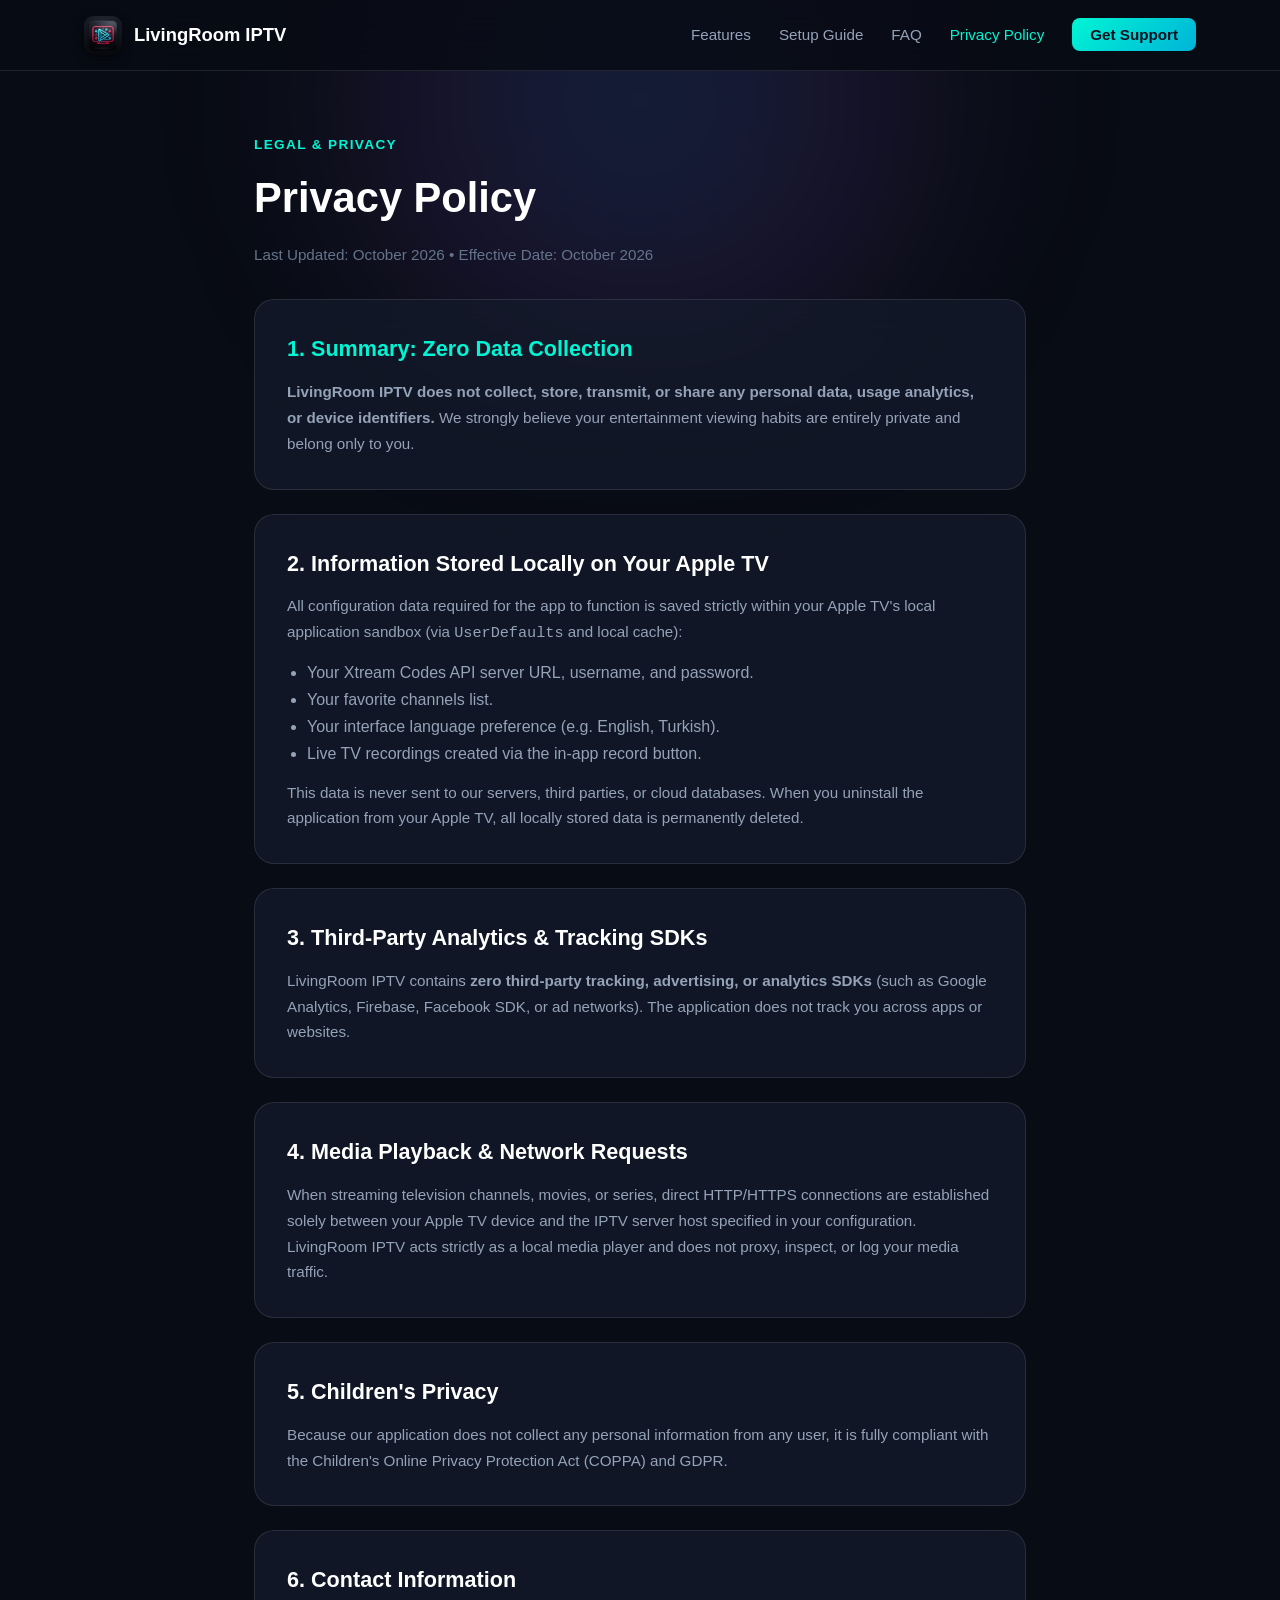
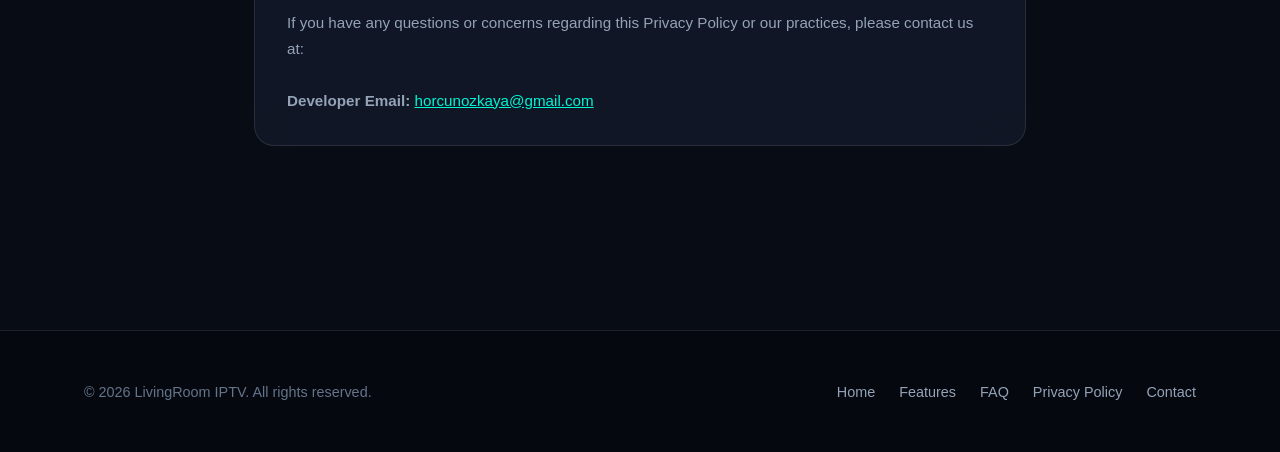
==== privacy.html @ 0aad177d "Add files via upload" ====
<!DOCTYPE html>
<html lang="en">
<head>
  <meta charset="UTF-8">
  <meta name="viewport" content="width=device-width, initial-scale=1.0">
  <title>Privacy Policy - LivingRoom IPTV</title>
  <meta name="description" content="Official Privacy Policy for LivingRoom IPTV on Apple TV. Zero data collection policy.">
  <link rel="stylesheet" href="assets/style.css">
  <link rel="icon" type="image/png" href="assets/app-logo.png">
</head>
<body>
  <div class="bg-glow"></div>

  <!-- Navbar -->
  <header class="navbar">
    <div class="container nav-content">
      <a href="index.html" class="nav-brand">
        <img src="assets/app-logo.png" alt="LivingRoom IPTV Logo" class="nav-logo">
        <span>LivingRoom IPTV</span>
      </a>
      <ul class="nav-links">
        <li><a href="index.html#features">Features</a></li>
        <li><a href="index.html#guide">Setup Guide</a></li>
        <li><a href="index.html#faq">FAQ</a></li>
        <li><a href="privacy.html" style="color: var(--accent-cyan);">Privacy Policy</a></li>
        <li><a href="index.html#contact" class="btn-contact">Get Support</a></li>
      </ul>
    </div>
  </header>

  <main style="padding: 60px 0 80px;">
    <div class="container" style="max-width: 820px;">
      <div style="margin-bottom: 32px;">
        <span class="tag" style="color: var(--accent-cyan); font-weight: 700; text-transform: uppercase; font-size: 0.85rem; letter-spacing: 0.1em;">Legal & Privacy</span>
        <h1 style="font-size: 2.6rem; font-weight: 800; margin-top: 8px; margin-bottom: 12px;">Privacy Policy</h1>
        <p style="color: var(--text-muted); font-size: 0.95rem;">Last Updated: October 2026 • Effective Date: October 2026</p>
      </div>

      <div class="card" style="margin-bottom: 24px; padding: 32px;">
        <h2 style="font-size: 1.35rem; margin-bottom: 12px; color: var(--accent-cyan);">1. Summary: Zero Data Collection</h2>
        <p style="color: var(--text-secondary); line-height: 1.7;">
          <strong>LivingRoom IPTV does not collect, store, transmit, or share any personal data, usage analytics, or device identifiers.</strong>
          We strongly believe your entertainment viewing habits are entirely private and belong only to you.
        </p>
      </div>

      <div class="card" style="margin-bottom: 24px; padding: 32px;">
        <h2 style="font-size: 1.35rem; margin-bottom: 12px;">2. Information Stored Locally on Your Apple TV</h2>
        <p style="color: var(--text-secondary); line-height: 1.7; margin-bottom: 12px;">
          All configuration data required for the app to function is saved strictly within your Apple TV's local application sandbox (via <code>UserDefaults</code> and local cache):
        </p>
        <ul style="color: var(--text-secondary); padding-left: 20px; line-height: 1.7;">
          <li>Your Xtream Codes API server URL, username, and password.</li>
          <li>Your favorite channels list.</li>
          <li>Your interface language preference (e.g. English, Turkish).</li>
          <li>Live TV recordings created via the in-app record button.</li>
        </ul>
        <p style="color: var(--text-secondary); line-height: 1.7; margin-top: 12px;">
          This data is never sent to our servers, third parties, or cloud databases. When you uninstall the application from your Apple TV, all locally stored data is permanently deleted.
        </p>
      </div>

      <div class="card" style="margin-bottom: 24px; padding: 32px;">
        <h2 style="font-size: 1.35rem; margin-bottom: 12px;">3. Third-Party Analytics & Tracking SDKs</h2>
        <p style="color: var(--text-secondary); line-height: 1.7;">
          LivingRoom IPTV contains <strong>zero third-party tracking, advertising, or analytics SDKs</strong> (such as Google Analytics, Firebase, Facebook SDK, or ad networks). The application does not track you across apps or websites.
        </p>
      </div>

      <div class="card" style="margin-bottom: 24px; padding: 32px;">
        <h2 style="font-size: 1.35rem; margin-bottom: 12px;">4. Media Playback & Network Requests</h2>
        <p style="color: var(--text-secondary); line-height: 1.7;">
          When streaming television channels, movies, or series, direct HTTP/HTTPS connections are established solely between your Apple TV device and the IPTV server host specified in your configuration. LivingRoom IPTV acts strictly as a local media player and does not proxy, inspect, or log your media traffic.
        </p>
      </div>

      <div class="card" style="margin-bottom: 24px; padding: 32px;">
        <h2 style="font-size: 1.35rem; margin-bottom: 12px;">5. Children's Privacy</h2>
        <p style="color: var(--text-secondary); line-height: 1.7;">
          Because our application does not collect any personal information from any user, it is fully compliant with the Children's Online Privacy Protection Act (COPPA) and GDPR.
        </p>
      </div>

      <div class="card" style="margin-bottom: 24px; padding: 32px;">
        <h2 style="font-size: 1.35rem; margin-bottom: 12px;">6. Contact Information</h2>
        <p style="color: var(--text-secondary); line-height: 1.7;">
          If you have any questions or concerns regarding this Privacy Policy or our practices, please contact us at:
          <br><br>
          <strong>Developer Email:</strong> <a href="mailto:horcunozkaya@gmail.com" style="color: var(--accent-cyan);">horcunozkaya@gmail.com</a>
        </p>
      </div>
    </div>
  </main>

  <!-- Footer -->
  <footer>
    <div class="container footer-content">
      <div class="footer-copy">
        &copy; 2026 LivingRoom IPTV. All rights reserved.
      </div>
      <ul class="footer-links">
        <li><a href="index.html">Home</a></li>
        <li><a href="index.html#features">Features</a></li>
        <li><a href="index.html#faq">FAQ</a></li>
        <li><a href="privacy.html">Privacy Policy</a></li>
        <li><a href="mailto:horcunozkaya@gmail.com">Contact</a></li>
      </ul>
    </div>
  </footer>
</body>
</html>
---- assets/style.css ----
:root {
  --bg-primary: #080c14;
  --bg-secondary: #0d1522;
  --bg-card: rgba(20, 28, 45, 0.7);
  --bg-card-hover: rgba(30, 42, 68, 0.85);
  --border-color: rgba(255, 255, 255, 0.1);
  --border-focus: #00f5d4;
  --accent-cyan: #00f5d4;
  --accent-purple: #9d4edd;
  --accent-blue: #3a86ff;
  --text-primary: #ffffff;
  --text-secondary: #94a3b8;
  --text-muted: #64748b;
  --font-family: -apple-system, BlinkMacSystemFont, "SF Pro Display", "SF Pro Text", "Segoe UI", Roboto, Helvetica, Arial, sans-serif;
  --radius-lg: 20px;
  --radius-md: 14px;
  --radius-sm: 8px;
  --shadow-glow: 0 0 35px rgba(0, 245, 212, 0.15);
}

* {
  margin: 0;
  padding: 0;
  box-sizing: border-box;
}

html {
  scroll-behavior: smooth;
}

body {
  font-family: var(--font-family);
  background-color: var(--bg-primary);
  color: var(--text-primary);
  line-height: 1.6;
  -webkit-font-smoothing: antialiased;
  overflow-x: hidden;
}

/* Background Gradients */
.bg-glow {
  position: fixed;
  top: -200px;
  left: 50%;
  transform: translateX(-50%);
  width: 900px;
  height: 600px;
  background: radial-gradient(circle, rgba(58, 134, 255, 0.18) 0%, rgba(157, 78, 221, 0.12) 40%, transparent 70%);
  pointer-events: none;
  z-index: -1;
  filter: blur(80px);
}

.container {
  max-width: 1160px;
  margin: 0 auto;
  padding: 0 24px;
}

/* Navigation */
.navbar {
  position: sticky;
  top: 0;
  z-index: 100;
  background: rgba(8, 12, 20, 0.82);
  backdrop-filter: blur(24px);
  -webkit-backdrop-filter: blur(24px);
  border-bottom: 1px solid var(--border-color);
  padding: 16px 0;
}

.nav-content {
  display: flex;
  align-items: center;
  justify-content: space-between;
}

.nav-brand {
  display: flex;
  align-items: center;
  gap: 12px;
  text-decoration: none;
  color: var(--text-primary);
  font-weight: 700;
  font-size: 1.15rem;
}

.nav-logo {
  width: 38px;
  height: 38px;
  border-radius: 9px;
  object-fit: cover;
  box-shadow: 0 4px 12px rgba(0, 0, 0, 0.4);
}

.nav-links {
  display: flex;
  align-items: center;
  gap: 28px;
  list-style: none;
}

.nav-links a {
  text-decoration: none;
  color: var(--text-secondary);
  font-size: 0.95rem;
  font-weight: 500;
  transition: color 0.2s ease;
}

.nav-links a:hover {
  color: var(--accent-cyan);
}

.btn-contact {
  background: linear-gradient(135deg, #00f5d4, #00b4d8);
  color: #06111e !important;
  font-weight: 700 !important;
  padding: 8px 18px;
  border-radius: var(--radius-sm);
  transition: transform 0.2s ease, box-shadow 0.2s ease !important;
}

.btn-contact:hover {
  transform: translateY(-2px);
  box-shadow: 0 4px 16px rgba(0, 245, 212, 0.4);
}

/* Hero Section */
.hero {
  padding: 80px 0 60px;
  text-align: center;
}

.badge-tvos {
  display: inline-flex;
  align-items: center;
  gap: 8px;
  padding: 6px 16px;
  background: rgba(255, 255, 255, 0.08);
  border: 1px solid rgba(255, 255, 255, 0.15);
  border-radius: 50px;
  font-size: 0.85rem;
  font-weight: 600;
  color: var(--accent-cyan);
  margin-bottom: 24px;
}

.hero h1 {
  font-size: 3.4rem;
  font-weight: 800;
  letter-spacing: -0.03em;
  line-height: 1.15;
  margin-bottom: 20px;
  background: linear-gradient(180deg, #ffffff 40%, #94a3b8 100%);
  -webkit-background-clip: text;
  -webkit-text-fill-color: transparent;
}

.hero p {
  font-size: 1.25rem;
  color: var(--text-secondary);
  max-width: 680px;
  margin: 0 auto 36px;
  line-height: 1.5;
}

.hero-buttons {
  display: flex;
  justify-content: center;
  gap: 16px;
  margin-bottom: 48px;
  flex-wrap: wrap;
}

.btn-primary {
  background: linear-gradient(135deg, var(--accent-blue), var(--accent-purple));
  color: #fff;
  text-decoration: none;
  font-weight: 600;
  font-size: 1rem;
  padding: 14px 28px;
  border-radius: var(--radius-md);
  box-shadow: 0 8px 24px rgba(58, 134, 255, 0.3);
  transition: transform 0.2s ease, box-shadow 0.2s ease;
}

.btn-primary:hover {
  transform: translateY(-2px);
  box-shadow: 0 12px 28px rgba(58, 134, 255, 0.45);
}

.btn-secondary {
  background: rgba(255, 255, 255, 0.08);
  border: 1px solid var(--border-color);
  color: #fff;
  text-decoration: none;
  font-weight: 600;
  font-size: 1rem;
  padding: 14px 28px;
  border-radius: var(--radius-md);
  transition: background 0.2s ease, border-color 0.2s ease;
}

.btn-secondary:hover {
  background: rgba(255, 255, 255, 0.14);
  border-color: rgba(255, 255, 255, 0.25);
}

.hero-preview {
  position: relative;
  max-width: 960px;
  margin: 0 auto;
  border-radius: var(--radius-lg);
  overflow: hidden;
  box-shadow: 0 24px 70px rgba(0, 0, 0, 0.8), 0 0 40px rgba(0, 245, 212, 0.15);
  border: 1px solid var(--border-color);
}

.hero-preview img {
  width: 100%;
  height: auto;
  display: block;
}

/* Features Section */
.features {
  padding: 90px 0 60px;
}

.section-header {
  text-align: center;
  max-width: 600px;
  margin: 0 auto 54px;
}

.section-header .tag {
  color: var(--accent-cyan);
  font-weight: 700;
  text-transform: uppercase;
  font-size: 0.85rem;
  letter-spacing: 0.1em;
  margin-bottom: 10px;
  display: block;
}

.section-header h2 {
  font-size: 2.2rem;
  font-weight: 700;
  margin-bottom: 14px;
  letter-spacing: -0.02em;
}

.section-header p {
  color: var(--text-secondary);
  font-size: 1.05rem;
}

.grid-3 {
  display: grid;
  grid-template-columns: repeat(auto-fit, minmax(320px, 1fr));
  gap: 28px;
}

.card {
  background: var(--bg-card);
  backdrop-filter: blur(20px);
  border: 1px solid var(--border-color);
  border-radius: var(--radius-lg);
  padding: 32px 28px;
  transition: transform 0.25s ease, border-color 0.25s ease, background 0.25s ease;
}

.card:hover {
  transform: translateY(-4px);
  background: var(--bg-card-hover);
  border-color: rgba(0, 245, 212, 0.4);
}

.card-icon {
  font-size: 2.2rem;
  margin-bottom: 18px;
  display: inline-block;
}

.card h3 {
  font-size: 1.25rem;
  font-weight: 600;
  margin-bottom: 10px;
}

.card p {
  color: var(--text-secondary);
  font-size: 0.95rem;
  line-height: 1.55;
}

/* Setup Guide */
.setup-guide {
  padding: 60px 0;
}

.steps-list {
  display: flex;
  flex-direction: column;
  gap: 20px;
  max-width: 820px;
  margin: 0 auto;
}

.step-card {
  display: flex;
  gap: 24px;
  background: var(--bg-card);
  border: 1px solid var(--border-color);
  border-radius: var(--radius-md);
  padding: 24px;
}

.step-number {
  flex-shrink: 0;
  width: 44px;
  height: 44px;
  border-radius: 50%;
  background: linear-gradient(135deg, var(--accent-cyan), var(--accent-blue));
  color: #06111e;
  font-weight: 800;
  font-size: 1.15rem;
  display: flex;
  align-items: center;
  justify-content: center;
}

.step-info h4 {
  font-size: 1.15rem;
  font-weight: 600;
  margin-bottom: 6px;
}

.step-info p {
  color: var(--text-secondary);
  font-size: 0.95rem;
}

/* FAQ Section */
.faq-section {
  padding: 70px 0;
}

.faq-list {
  max-width: 820px;
  margin: 0 auto;
  display: flex;
  flex-direction: column;
  gap: 16px;
}

.faq-item {
  background: var(--bg-card);
  border: 1px solid var(--border-color);
  border-radius: var(--radius-md);
  overflow: hidden;
}

.faq-question {
  width: 100%;
  text-align: left;
  padding: 20px 24px;
  background: none;
  border: none;
  color: var(--text-primary);
  font-size: 1.05rem;
  font-weight: 600;
  font-family: inherit;
  cursor: pointer;
  display: flex;
  justify-content: space-between;
  align-items: center;
}

.faq-question:hover {
  color: var(--accent-cyan);
}

.faq-icon {
  transition: transform 0.3s ease;
  font-size: 1.2rem;
  color: var(--text-muted);
}

.faq-item.active .faq-icon {
  transform: rotate(45deg);
  color: var(--accent-cyan);
}

.faq-answer {
  max-height: 0;
  overflow: hidden;
  transition: max-height 0.3s ease, padding 0.3s ease;
  color: var(--text-secondary);
  font-size: 0.95rem;
  padding: 0 24px;
  line-height: 1.6;
}

.faq-item.active .faq-answer {
  max-height: 300px;
  padding: 0 24px 20px;
}

/* Support Form Card */
.support-card {
  max-width: 820px;
  margin: 0 auto;
  background: linear-gradient(180deg, rgba(20, 28, 45, 0.9) 0%, rgba(13, 21, 34, 0.95) 100%);
  border: 1px solid rgba(0, 245, 212, 0.3);
  border-radius: var(--radius-lg);
  padding: 40px;
  box-shadow: var(--shadow-glow);
  text-align: center;
}

.support-card h3 {
  font-size: 1.8rem;
  margin-bottom: 12px;
}

.support-card p {
  color: var(--text-secondary);
  font-size: 1.05rem;
  margin-bottom: 28px;
}

.contact-badges {
  display: flex;
  justify-content: center;
  gap: 20px;
  flex-wrap: wrap;
}

.contact-pill {
  display: inline-flex;
  align-items: center;
  gap: 10px;
  padding: 12px 24px;
  border-radius: var(--radius-md);
  background: rgba(255, 255, 255, 0.06);
  border: 1px solid var(--border-color);
  color: var(--text-primary);
  text-decoration: none;
  font-weight: 500;
  transition: background 0.2s ease, border-color 0.2s ease;
}

.contact-pill:hover {
  background: rgba(255, 255, 255, 0.12);
  border-color: var(--accent-cyan);
}

/* Footer */
footer {
  border-top: 1px solid var(--border-color);
  padding: 48px 0;
  margin-top: 80px;
  background: rgba(6, 9, 15, 0.9);
}

.footer-content {
  display: flex;
  justify-content: space-between;
  align-items: center;
  flex-wrap: wrap;
  gap: 24px;
}

.footer-copy {
  color: var(--text-muted);
  font-size: 0.9rem;
}

.footer-links {
  display: flex;
  gap: 24px;
  list-style: none;
}

.footer-links a {
  color: var(--text-secondary);
  text-decoration: none;
  font-size: 0.9rem;
  transition: color 0.2s ease;
}

.footer-links a:hover {
  color: var(--accent-cyan);
}

/* Responsive */
@media (max-width: 768px) {
  .hero h1 {
    font-size: 2.3rem;
  }
  .nav-links {
    display: none;
  }
  .step-card {
    flex-direction: column;
    gap: 14px;
  }
  .support-card {
    padding: 24px 20px;
  }
}
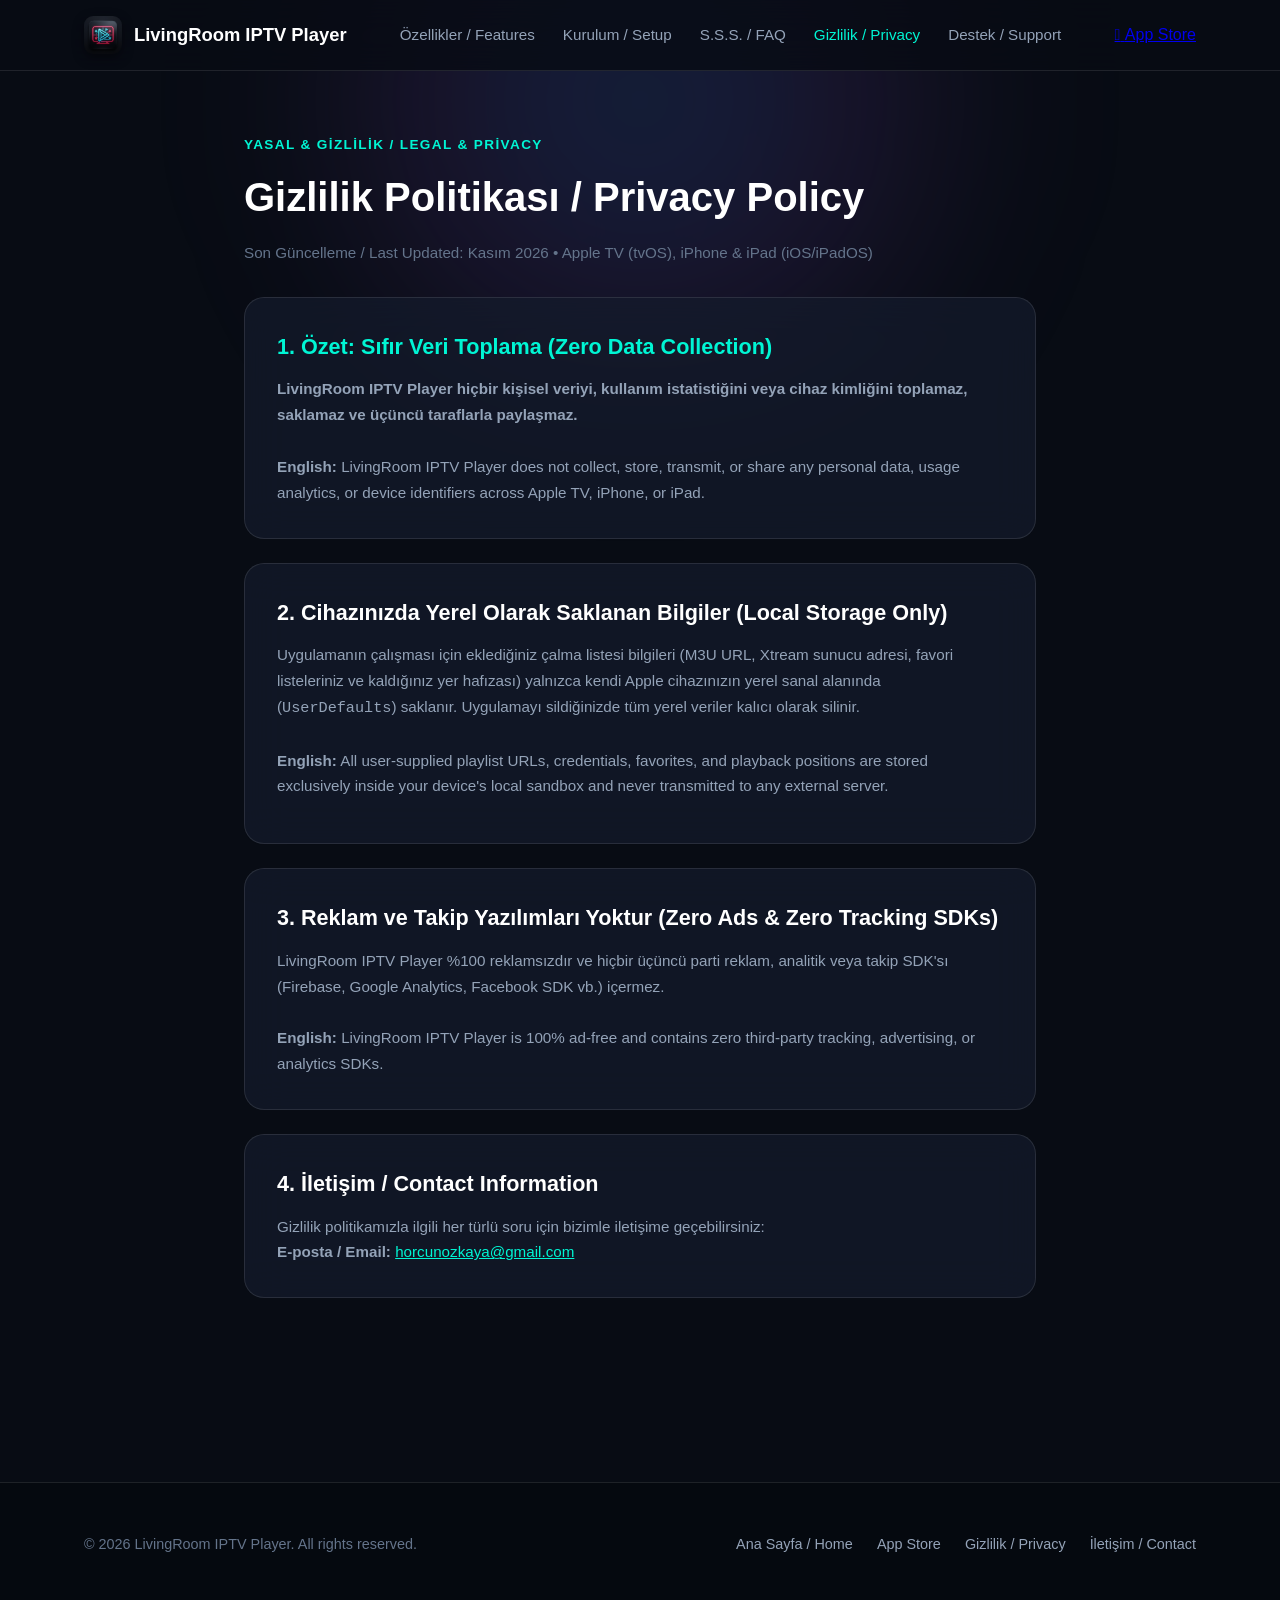
==== commit b9fe2db6: "Add files via upload" ====
--- a/privacy.html
+++ b/privacy.html
@@ -1,10 +1,10 @@
 <!DOCTYPE html>
-<html lang="en">
+<html lang="tr">
 <head>
   <meta charset="UTF-8">
   <meta name="viewport" content="width=device-width, initial-scale=1.0">
-  <title>Privacy Policy - LivingRoom IPTV</title>
-  <meta name="description" content="Official Privacy Policy for LivingRoom IPTV on Apple TV. Zero data collection policy.">
+  <title>Gizlilik Politikası / Privacy Policy — LivingRoom IPTV Player</title>
+  <meta name="description" content="Official Privacy Policy for LivingRoom IPTV Player on Apple TV, iPhone, and iPad. Zero data collection policy.">
   <link rel="stylesheet" href="assets/style.css">
   <link rel="icon" type="image/png" href="assets/app-logo.png">
 </head>
@@ -15,78 +15,62 @@
   <header class="navbar">
     <div class="container nav-content">
       <a href="index.html" class="nav-brand">
-        <img src="assets/app-logo.png" alt="LivingRoom IPTV Logo" class="nav-logo">
-        <span>LivingRoom IPTV</span>
+        <img src="assets/app-logo.png" alt="LivingRoom IPTV Player Logo" class="nav-logo">
+        <span>LivingRoom IPTV Player</span>
       </a>
       <ul class="nav-links">
-        <li><a href="index.html#features">Features</a></li>
-        <li><a href="index.html#guide">Setup Guide</a></li>
-        <li><a href="index.html#faq">FAQ</a></li>
-        <li><a href="privacy.html" style="color: var(--accent-cyan);">Privacy Policy</a></li>
-        <li><a href="index.html#contact" class="btn-contact">Get Support</a></li>
+        <li><a href="index.html#features">Özellikler / Features</a></li>
+        <li><a href="index.html#guide">Kurulum / Setup</a></li>
+        <li><a href="index.html#faq">S.S.S. / FAQ</a></li>
+        <li><a href="privacy.html" style="color: var(--accent-cyan);">Gizlilik / Privacy</a></li>
+        <li><a href="index.html#contact">Destek / Support</a></li>
       </ul>
+      <div class="nav-actions">
+        <a href="https://apps.apple.com/tr/app/livingroom-iptv-player/id6827553919?l=tr" target="_blank" rel="noopener" class="btn-nav-download">
+          <span></span>
+          <span>App Store</span>
+        </a>
+      </div>
     </div>
   </header>
 
   <main style="padding: 60px 0 80px;">
-    <div class="container" style="max-width: 820px;">
+    <div class="container" style="max-width: 840px;">
       <div style="margin-bottom: 32px;">
-        <span class="tag" style="color: var(--accent-cyan); font-weight: 700; text-transform: uppercase; font-size: 0.85rem; letter-spacing: 0.1em;">Legal & Privacy</span>
-        <h1 style="font-size: 2.6rem; font-weight: 800; margin-top: 8px; margin-bottom: 12px;">Privacy Policy</h1>
-        <p style="color: var(--text-muted); font-size: 0.95rem;">Last Updated: October 2026 • Effective Date: October 2026</p>
+        <span class="tag" style="color: var(--accent-cyan); font-weight: 700; text-transform: uppercase; font-size: 0.85rem; letter-spacing: 0.1em;">Yasal & Gizlilik / Legal & Privacy</span>
+        <h1 style="font-size: 2.5rem; font-weight: 800; margin-top: 8px; margin-bottom: 12px;">Gizlilik Politikası / Privacy Policy</h1>
+        <p style="color: var(--text-muted); font-size: 0.95rem;">Son Güncelleme / Last Updated: Kasım 2026 • Apple TV (tvOS), iPhone & iPad (iOS/iPadOS)</p>
       </div>
 
       <div class="card" style="margin-bottom: 24px; padding: 32px;">
-        <h2 style="font-size: 1.35rem; margin-bottom: 12px; color: var(--accent-cyan);">1. Summary: Zero Data Collection</h2>
+        <h2 style="font-size: 1.35rem; margin-bottom: 12px; color: var(--accent-cyan);">1. Özet: Sıfır Veri Toplama (Zero Data Collection)</h2>
         <p style="color: var(--text-secondary); line-height: 1.7;">
-          <strong>LivingRoom IPTV does not collect, store, transmit, or share any personal data, usage analytics, or device identifiers.</strong>
-          We strongly believe your entertainment viewing habits are entirely private and belong only to you.
+          <strong>LivingRoom IPTV Player hiçbir kişisel veriyi, kullanım istatistiğini veya cihaz kimliğini toplamaz, saklamaz ve üçüncü taraflarla paylaşmaz.</strong><br><br>
+          <strong>English:</strong> LivingRoom IPTV Player does not collect, store, transmit, or share any personal data, usage analytics, or device identifiers across Apple TV, iPhone, or iPad.
         </p>
       </div>
 
       <div class="card" style="margin-bottom: 24px; padding: 32px;">
-        <h2 style="font-size: 1.35rem; margin-bottom: 12px;">2. Information Stored Locally on Your Apple TV</h2>
+        <h2 style="font-size: 1.35rem; margin-bottom: 12px;">2. Cihazınızda Yerel Olarak Saklanan Bilgiler (Local Storage Only)</h2>
         <p style="color: var(--text-secondary); line-height: 1.7; margin-bottom: 12px;">
-          All configuration data required for the app to function is saved strictly within your Apple TV's local application sandbox (via <code>UserDefaults</code> and local cache):
-        </p>
-        <ul style="color: var(--text-secondary); padding-left: 20px; line-height: 1.7;">
-          <li>Your Xtream Codes API server URL, username, and password.</li>
-          <li>Your favorite channels list.</li>
-          <li>Your interface language preference (e.g. English, Turkish).</li>
-          <li>Live TV recordings created via the in-app record button.</li>
-        </ul>
-        <p style="color: var(--text-secondary); line-height: 1.7; margin-top: 12px;">
-          This data is never sent to our servers, third parties, or cloud databases. When you uninstall the application from your Apple TV, all locally stored data is permanently deleted.
+          Uygulamanın çalışması için eklediğiniz çalma listesi bilgileri (M3U URL, Xtream sunucu adresi, favori listeleriniz ve kaldığınız yer hafızası) yalnızca kendi Apple cihazınızın yerel sanal alanında (<code>UserDefaults</code>) saklanır. Uygulamayı sildiğinizde tüm yerel veriler kalıcı olarak silinir.<br><br>
+          <strong>English:</strong> All user-supplied playlist URLs, credentials, favorites, and playback positions are stored exclusively inside your device's local sandbox and never transmitted to any external server.
         </p>
       </div>
 
       <div class="card" style="margin-bottom: 24px; padding: 32px;">
-        <h2 style="font-size: 1.35rem; margin-bottom: 12px;">3. Third-Party Analytics & Tracking SDKs</h2>
+        <h2 style="font-size: 1.35rem; margin-bottom: 12px;">3. Reklam ve Takip Yazılımları Yoktur (Zero Ads & Zero Tracking SDKs)</h2>
         <p style="color: var(--text-secondary); line-height: 1.7;">
-          LivingRoom IPTV contains <strong>zero third-party tracking, advertising, or analytics SDKs</strong> (such as Google Analytics, Firebase, Facebook SDK, or ad networks). The application does not track you across apps or websites.
+          LivingRoom IPTV Player %100 reklamsızdır ve hiçbir üçüncü parti reklam, analitik veya takip SDK'sı (Firebase, Google Analytics, Facebook SDK vb.) içermez.<br><br>
+          <strong>English:</strong> LivingRoom IPTV Player is 100% ad-free and contains zero third-party tracking, advertising, or analytics SDKs.
         </p>
       </div>
 
       <div class="card" style="margin-bottom: 24px; padding: 32px;">
-        <h2 style="font-size: 1.35rem; margin-bottom: 12px;">4. Media Playback & Network Requests</h2>
+        <h2 style="font-size: 1.35rem; margin-bottom: 12px;">4. İletişim / Contact Information</h2>
         <p style="color: var(--text-secondary); line-height: 1.7;">
-          When streaming television channels, movies, or series, direct HTTP/HTTPS connections are established solely between your Apple TV device and the IPTV server host specified in your configuration. LivingRoom IPTV acts strictly as a local media player and does not proxy, inspect, or log your media traffic.
-        </p>
-      </div>
-
-      <div class="card" style="margin-bottom: 24px; padding: 32px;">
-        <h2 style="font-size: 1.35rem; margin-bottom: 12px;">5. Children's Privacy</h2>
-        <p style="color: var(--text-secondary); line-height: 1.7;">
-          Because our application does not collect any personal information from any user, it is fully compliant with the Children's Online Privacy Protection Act (COPPA) and GDPR.
-        </p>
-      </div>
-
-      <div class="card" style="margin-bottom: 24px; padding: 32px;">
-        <h2 style="font-size: 1.35rem; margin-bottom: 12px;">6. Contact Information</h2>
-        <p style="color: var(--text-secondary); line-height: 1.7;">
-          If you have any questions or concerns regarding this Privacy Policy or our practices, please contact us at:
-          <br><br>
-          <strong>Developer Email:</strong> <a href="mailto:horcunozkaya@gmail.com" style="color: var(--accent-cyan);">horcunozkaya@gmail.com</a>
+          Gizlilik politikamızla ilgili her türlü soru için bizimle iletişime geçebilirsiniz:<br>
+          <strong>E-posta / Email:</strong> <a href="mailto:horcunozkaya@gmail.com" style="color: var(--accent-cyan);">horcunozkaya@gmail.com</a>
         </p>
       </div>
     </div>
@@ -96,14 +80,13 @@
   <footer>
     <div class="container footer-content">
       <div class="footer-copy">
-        &copy; 2026 LivingRoom IPTV. All rights reserved.
+        &copy; 2026 LivingRoom IPTV Player. All rights reserved.
       </div>
       <ul class="footer-links">
-        <li><a href="index.html">Home</a></li>
-        <li><a href="index.html#features">Features</a></li>
-        <li><a href="index.html#faq">FAQ</a></li>
-        <li><a href="privacy.html">Privacy Policy</a></li>
-        <li><a href="mailto:horcunozkaya@gmail.com">Contact</a></li>
+        <li><a href="index.html">Ana Sayfa / Home</a></li>
+        <li><a href="https://apps.apple.com/tr/app/livingroom-iptv-player/id6827553919?l=tr" target="_blank" rel="noopener">App Store</a></li>
+        <li><a href="privacy.html">Gizlilik / Privacy</a></li>
+        <li><a href="mailto:horcunozkaya@gmail.com">İletişim / Contact</a></li>
       </ul>
     </div>
   </footer>
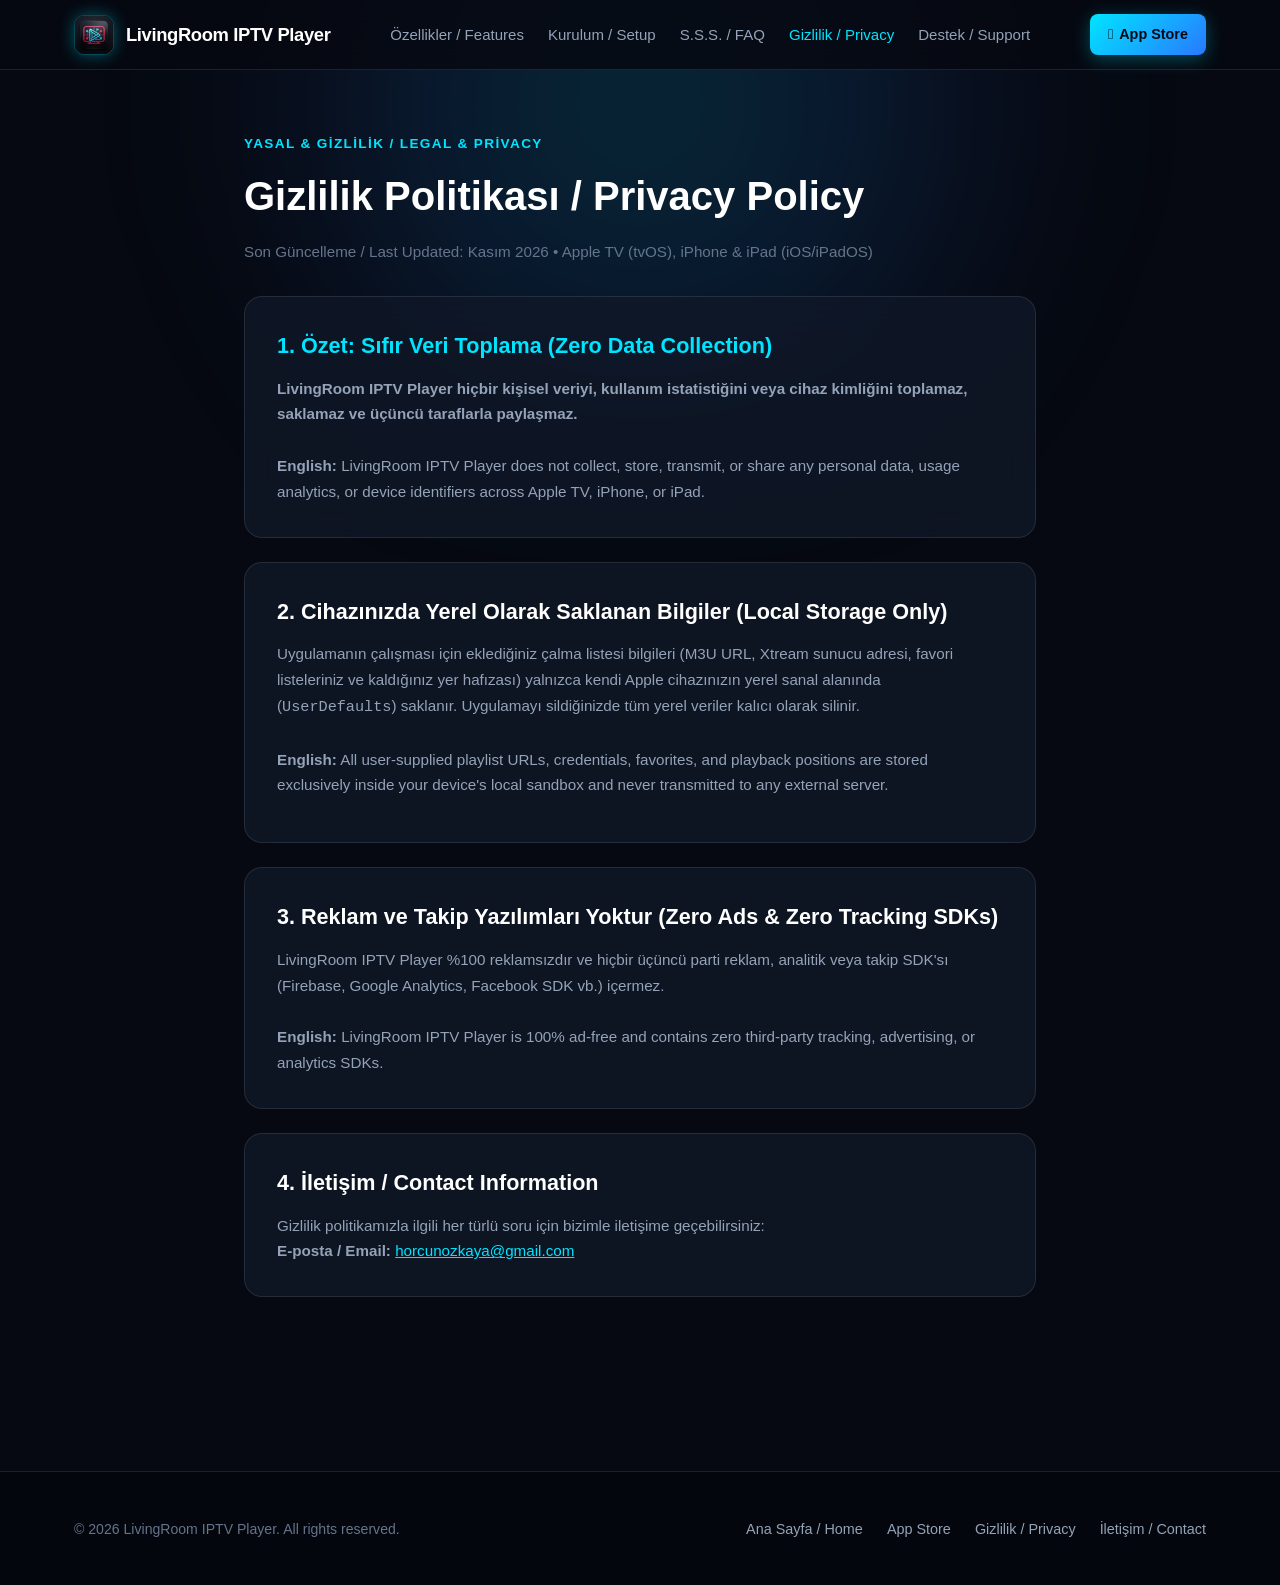
==== commit d324ad8b: "Integrate Facebook Meta Pixel for tracking Added Meta Pixel Code for Facebook tracking." ====
--- a/privacy.html
+++ b/privacy.html
@@ -32,6 +32,19 @@
         </a>
       </div>
     </div>
+    <!-- Meta Pixel Code -->
+<script>
+!function(f,b,e,v,n,t,s){if(f.fbq)return;n=f.fbq=function(){n.callMethod?
+n.callMethod.apply(n,arguments):n.queue.push(arguments)};if(!f._fbq)f._fbq=n;
+n.push=n;n.loaded=!0;n.version='2.0';n.queue=[];t=b.createElement(e);t.async=!0;
+t.src=v;s=b.getElementsByTagName(e)[0];s.parentNode.insertBefore(t,s)}(window,
+document,'script','https://connect.facebook.net/en_US/fbevents.js');
+fbq('init', '1131233932855318');
+fbq('track', 'PageView');
+</script>
+<noscript><img height="1" width="1" style="display:none"
+src="https://www.facebook.com/tr?id=1131233932855318&ev=PageView&noscript=1"/></noscript>
+<!-- End Meta Pixel Code -->
   </header>
 
   <main style="padding: 60px 0 80px;">
--- a/assets/style.css
+++ b/assets/style.css
@@ -1,21 +1,23 @@
 :root {
-  --bg-primary: #080c14;
-  --bg-secondary: #0d1522;
-  --bg-card: rgba(20, 28, 45, 0.7);
-  --bg-card-hover: rgba(30, 42, 68, 0.85);
+  --bg-primary: #060911;
+  --bg-secondary: #0c1322;
+  --bg-card: rgba(16, 24, 40, 0.75);
+  --bg-card-hover: rgba(24, 36, 60, 0.9);
   --border-color: rgba(255, 255, 255, 0.1);
-  --border-focus: #00f5d4;
-  --accent-cyan: #00f5d4;
-  --accent-purple: #9d4edd;
-  --accent-blue: #3a86ff;
+  --border-cyan: rgba(0, 229, 255, 0.45);
+  --accent-cyan: #00e5ff;
+  --accent-blue: #2979ff;
+  --accent-purple: #7c4dff;
+  --accent-green: #00e676;
   --text-primary: #ffffff;
   --text-secondary: #94a3b8;
   --text-muted: #64748b;
-  --font-family: -apple-system, BlinkMacSystemFont, "SF Pro Display", "SF Pro Text", "Segoe UI", Roboto, Helvetica, Arial, sans-serif;
-  --radius-lg: 20px;
-  --radius-md: 14px;
+  --font-family: -apple-system, BlinkMacSystemFont, "SF Pro Display", "SF Pro Text", "Inter", "Segoe UI", Roboto, Helvetica, Arial, sans-serif;
+  --radius-xl: 24px;
+  --radius-lg: 18px;
+  --radius-md: 12px;
   --radius-sm: 8px;
-  --shadow-glow: 0 0 35px rgba(0, 245, 212, 0.15);
+  --shadow-glow: 0 0 45px rgba(0, 229, 255, 0.18);
 }
 
 * {
@@ -37,42 +39,43 @@
   overflow-x: hidden;
 }
 
-/* Background Gradients */
+/* Background Spotlights */
 .bg-glow {
   position: fixed;
-  top: -200px;
+  top: -220px;
   left: 50%;
   transform: translateX(-50%);
-  width: 900px;
-  height: 600px;
-  background: radial-gradient(circle, rgba(58, 134, 255, 0.18) 0%, rgba(157, 78, 221, 0.12) 40%, transparent 70%);
+  width: 1000px;
+  height: 650px;
+  background: radial-gradient(circle, rgba(0, 229, 255, 0.16) 0%, rgba(41, 121, 255, 0.12) 42%, transparent 72%);
   pointer-events: none;
   z-index: -1;
-  filter: blur(80px);
+  filter: blur(85px);
 }
 
 .container {
-  max-width: 1160px;
+  max-width: 1180px;
   margin: 0 auto;
   padding: 0 24px;
 }
 
-/* Navigation */
+/* Navbar */
 .navbar {
   position: sticky;
   top: 0;
   z-index: 100;
-  background: rgba(8, 12, 20, 0.82);
+  background: rgba(6, 9, 17, 0.84);
   backdrop-filter: blur(24px);
   -webkit-backdrop-filter: blur(24px);
   border-bottom: 1px solid var(--border-color);
-  padding: 16px 0;
+  padding: 14px 0;
 }
 
 .nav-content {
   display: flex;
   align-items: center;
   justify-content: space-between;
+  gap: 16px;
 }
 
 .nav-brand {
@@ -81,29 +84,31 @@
   gap: 12px;
   text-decoration: none;
   color: var(--text-primary);
-  font-weight: 700;
+  font-weight: 800;
   font-size: 1.15rem;
+  letter-spacing: -0.02em;
 }
 
 .nav-logo {
-  width: 38px;
-  height: 38px;
-  border-radius: 9px;
+  width: 40px;
+  height: 40px;
+  border-radius: 10px;
   object-fit: cover;
-  box-shadow: 0 4px 12px rgba(0, 0, 0, 0.4);
+  box-shadow: 0 0 16px rgba(0, 229, 255, 0.35);
+  border: 1px solid rgba(0, 229, 255, 0.3);
 }
 
 .nav-links {
   display: flex;
   align-items: center;
-  gap: 28px;
+  gap: 24px;
   list-style: none;
 }
 
 .nav-links a {
   text-decoration: none;
   color: var(--text-secondary);
-  font-size: 0.95rem;
+  font-size: 0.94rem;
   font-weight: 500;
   transition: color 0.2s ease;
 }
@@ -112,112 +117,214 @@
   color: var(--accent-cyan);
 }
 
-.btn-contact {
-  background: linear-gradient(135deg, #00f5d4, #00b4d8);
-  color: #06111e !important;
+.nav-actions {
+  display: flex;
+  align-items: center;
+  gap: 12px;
+}
+
+.lang-switch {
+  background: rgba(255, 255, 255, 0.07);
+  border: 1px solid var(--border-color);
+  color: var(--text-primary);
+  padding: 7px 13px;
+  border-radius: var(--radius-sm);
+  font-size: 0.85rem;
+  font-weight: 700;
+  cursor: pointer;
+  transition: all 0.2s ease;
+}
+
+.lang-switch:hover {
+  border-color: var(--accent-cyan);
+  color: var(--accent-cyan);
+}
+
+.btn-nav-download {
+  background: linear-gradient(135deg, var(--accent-cyan), var(--accent-blue));
+  color: #040914 !important;
   font-weight: 700 !important;
-  padding: 8px 18px;
+  font-size: 0.9rem;
+  padding: 9px 18px;
   border-radius: var(--radius-sm);
-  transition: transform 0.2s ease, box-shadow 0.2s ease !important;
-}
-
-.btn-contact:hover {
+  text-decoration: none;
+  display: inline-flex;
+  align-items: center;
+  gap: 6px;
+  box-shadow: 0 4px 18px rgba(0, 229, 255, 0.3);
+  transition: transform 0.2s ease, box-shadow 0.2s ease;
+}
+
+.btn-nav-download:hover {
   transform: translateY(-2px);
-  box-shadow: 0 4px 16px rgba(0, 245, 212, 0.4);
+  box-shadow: 0 6px 24px rgba(0, 229, 255, 0.5);
 }
 
 /* Hero Section */
 .hero {
-  padding: 80px 0 60px;
+  padding: 72px 0 56px;
   text-align: center;
 }
 
-.badge-tvos {
+.hero-badges {
+  display: flex;
+  justify-content: center;
+  gap: 12px;
+  flex-wrap: wrap;
+  margin-bottom: 24px;
+}
+
+.badge-pill {
   display: inline-flex;
   align-items: center;
   gap: 8px;
-  padding: 6px 16px;
-  background: rgba(255, 255, 255, 0.08);
-  border: 1px solid rgba(255, 255, 255, 0.15);
+  padding: 7px 18px;
+  background: rgba(255, 255, 255, 0.06);
+  border: 1px solid rgba(255, 255, 255, 0.14);
   border-radius: 50px;
-  font-size: 0.85rem;
+  font-size: 0.88rem;
   font-weight: 600;
-  color: var(--accent-cyan);
-  margin-bottom: 24px;
+  color: var(--text-primary);
+}
+
+.badge-pill.highlight {
+  background: rgba(0, 229, 255, 0.12);
+  border-color: var(--border-cyan);
+  color: var(--accent-cyan);
+  box-shadow: 0 0 24px rgba(0, 229, 255, 0.2);
 }
 
 .hero h1 {
-  font-size: 3.4rem;
+  font-size: 3.5rem;
   font-weight: 800;
   letter-spacing: -0.03em;
-  line-height: 1.15;
+  line-height: 1.14;
   margin-bottom: 20px;
-  background: linear-gradient(180deg, #ffffff 40%, #94a3b8 100%);
+  background: linear-gradient(180deg, #ffffff 35%, #94a3b8 100%);
   -webkit-background-clip: text;
   -webkit-text-fill-color: transparent;
 }
 
-.hero p {
+.hero p.subtitle {
+  font-size: 1.22rem;
+  color: var(--text-secondary);
+  max-width: 720px;
+  margin: 0 auto 32px;
+  line-height: 1.55;
+}
+
+/* Pricing Highlight Banner inside Hero */
+.price-banner {
+  display: inline-flex;
+  align-items: center;
+  gap: 16px;
+  flex-wrap: wrap;
+  justify-content: center;
+  background: linear-gradient(135deg, rgba(6, 26, 38, 0.92), rgba(12, 20, 38, 0.95));
+  border: 1.5px solid var(--border-cyan);
+  border-radius: 60px;
+  padding: 12px 28px;
+  margin-bottom: 34px;
+  box-shadow: 0 0 30px rgba(0, 229, 255, 0.22);
+}
+
+.price-tag {
   font-size: 1.25rem;
-  color: var(--text-secondary);
-  max-width: 680px;
-  margin: 0 auto 36px;
-  line-height: 1.5;
+  font-weight: 800;
+  color: var(--accent-cyan);
+  letter-spacing: 0.01em;
+}
+
+.price-divider {
+  color: var(--text-muted);
+}
+
+.price-feature {
+  font-size: 1rem;
+  font-weight: 700;
+  color: #ffffff;
 }
 
 .hero-buttons {
   display: flex;
   justify-content: center;
   gap: 16px;
-  margin-bottom: 48px;
+  margin-bottom: 24px;
   flex-wrap: wrap;
 }
 
-.btn-primary {
-  background: linear-gradient(135deg, var(--accent-blue), var(--accent-purple));
-  color: #fff;
+.btn-appstore {
+  background: linear-gradient(135deg, #00e5ff, #2979ff);
+  color: #040811;
   text-decoration: none;
-  font-weight: 600;
-  font-size: 1rem;
-  padding: 14px 28px;
+  font-weight: 800;
+  font-size: 1.08rem;
+  padding: 16px 34px;
   border-radius: var(--radius-md);
-  box-shadow: 0 8px 24px rgba(58, 134, 255, 0.3);
+  display: inline-flex;
+  align-items: center;
+  gap: 10px;
+  box-shadow: 0 10px 30px rgba(0, 229, 255, 0.35);
   transition: transform 0.2s ease, box-shadow 0.2s ease;
 }
 
-.btn-primary:hover {
-  transform: translateY(-2px);
-  box-shadow: 0 12px 28px rgba(58, 134, 255, 0.45);
+.btn-appstore:hover {
+  transform: translateY(-3px);
+  box-shadow: 0 14px 36px rgba(0, 229, 255, 0.52);
 }
 
 .btn-secondary {
-  background: rgba(255, 255, 255, 0.08);
+  background: rgba(255, 255, 255, 0.07);
   border: 1px solid var(--border-color);
   color: #fff;
   text-decoration: none;
   font-weight: 600;
-  font-size: 1rem;
-  padding: 14px 28px;
+  font-size: 1.02rem;
+  padding: 16px 28px;
   border-radius: var(--radius-md);
   transition: background 0.2s ease, border-color 0.2s ease;
 }
 
 .btn-secondary:hover {
-  background: rgba(255, 255, 255, 0.14);
-  border-color: rgba(255, 255, 255, 0.25);
-}
-
-.hero-preview {
-  position: relative;
-  max-width: 960px;
+  background: rgba(255, 255, 255, 0.13);
+  border-color: rgba(255, 255, 255, 0.28);
+}
+
+.disclaimer-note {
+  font-size: 0.86rem;
+  color: var(--text-muted);
+  max-width: 680px;
+  margin: 0 auto 48px;
+  padding: 8px 18px;
+  border-radius: 50px;
+  background: rgba(255, 255, 255, 0.03);
+  border: 1px solid rgba(255, 255, 255, 0.07);
+}
+
+/* Showcase Grid */
+.showcase-grid {
+  display: grid;
+  grid-template-columns: repeat(3, 1fr);
+  gap: 24px;
+  max-width: 1120px;
   margin: 0 auto;
+}
+
+.showcase-card {
   border-radius: var(--radius-lg);
   overflow: hidden;
-  box-shadow: 0 24px 70px rgba(0, 0, 0, 0.8), 0 0 40px rgba(0, 245, 212, 0.15);
   border: 1px solid var(--border-color);
-}
-
-.hero-preview img {
+  box-shadow: 0 20px 50px rgba(0, 0, 0, 0.65);
+  transition: transform 0.3s ease, border-color 0.3s ease;
+  background: var(--bg-secondary);
+}
+
+.showcase-card:hover {
+  transform: translateY(-6px);
+  border-color: var(--border-cyan);
+}
+
+.showcase-card img {
   width: 100%;
   height: auto;
   display: block;
@@ -230,7 +337,7 @@
 
 .section-header {
   text-align: center;
-  max-width: 600px;
+  max-width: 640px;
   margin: 0 auto 54px;
 }
 
@@ -245,8 +352,8 @@
 }
 
 .section-header h2 {
-  font-size: 2.2rem;
-  font-weight: 700;
+  font-size: 2.3rem;
+  font-weight: 800;
   margin-bottom: 14px;
   letter-spacing: -0.02em;
 }
@@ -259,7 +366,7 @@
 .grid-3 {
   display: grid;
   grid-template-columns: repeat(auto-fit, minmax(320px, 1fr));
-  gap: 28px;
+  gap: 26px;
 }
 
 .card {
@@ -274,18 +381,18 @@
 .card:hover {
   transform: translateY(-4px);
   background: var(--bg-card-hover);
-  border-color: rgba(0, 245, 212, 0.4);
+  border-color: var(--border-cyan);
 }
 
 .card-icon {
-  font-size: 2.2rem;
-  margin-bottom: 18px;
+  font-size: 2.1rem;
+  margin-bottom: 16px;
   display: inline-block;
 }
 
 .card h3 {
-  font-size: 1.25rem;
-  font-weight: 600;
+  font-size: 1.22rem;
+  font-weight: 700;
   margin-bottom: 10px;
 }
 
@@ -303,18 +410,19 @@
 .steps-list {
   display: flex;
   flex-direction: column;
-  gap: 20px;
-  max-width: 820px;
+  gap: 18px;
+  max-width: 840px;
   margin: 0 auto;
 }
 
 .step-card {
   display: flex;
-  gap: 24px;
+  gap: 22px;
   background: var(--bg-card);
   border: 1px solid var(--border-color);
   border-radius: var(--radius-md);
   padding: 24px;
+  align-items: flex-start;
 }
 
 .step-number {
@@ -323,7 +431,7 @@
   height: 44px;
   border-radius: 50%;
   background: linear-gradient(135deg, var(--accent-cyan), var(--accent-blue));
-  color: #06111e;
+  color: #040914;
   font-weight: 800;
   font-size: 1.15rem;
   display: flex;
@@ -333,7 +441,7 @@
 
 .step-info h4 {
   font-size: 1.15rem;
-  font-weight: 600;
+  font-weight: 700;
   margin-bottom: 6px;
 }
 
@@ -348,11 +456,11 @@
 }
 
 .faq-list {
-  max-width: 820px;
+  max-width: 840px;
   margin: 0 auto;
   display: flex;
   flex-direction: column;
-  gap: 16px;
+  gap: 14px;
 }
 
 .faq-item {
@@ -384,7 +492,7 @@
 
 .faq-icon {
   transition: transform 0.3s ease;
-  font-size: 1.2rem;
+  font-size: 1.3rem;
   color: var(--text-muted);
 }
 
@@ -404,24 +512,29 @@
 }
 
 .faq-item.active .faq-answer {
-  max-height: 300px;
+  max-height: 320px;
   padding: 0 24px 20px;
 }
 
-/* Support Form Card */
+/* Support Card */
+.contact-section {
+  padding: 40px 0 20px;
+}
+
 .support-card {
-  max-width: 820px;
+  max-width: 840px;
   margin: 0 auto;
-  background: linear-gradient(180deg, rgba(20, 28, 45, 0.9) 0%, rgba(13, 21, 34, 0.95) 100%);
-  border: 1px solid rgba(0, 245, 212, 0.3);
-  border-radius: var(--radius-lg);
-  padding: 40px;
+  background: linear-gradient(180deg, rgba(16, 26, 46, 0.92) 0%, rgba(10, 16, 30, 0.96) 100%);
+  border: 1px solid var(--border-cyan);
+  border-radius: var(--radius-xl);
+  padding: 44px 36px;
   box-shadow: var(--shadow-glow);
   text-align: center;
 }
 
 .support-card h3 {
-  font-size: 1.8rem;
+  font-size: 1.85rem;
+  font-weight: 800;
   margin-bottom: 12px;
 }
 
@@ -434,7 +547,7 @@
 .contact-badges {
   display: flex;
   justify-content: center;
-  gap: 20px;
+  gap: 16px;
   flex-wrap: wrap;
 }
 
@@ -442,27 +555,28 @@
   display: inline-flex;
   align-items: center;
   gap: 10px;
-  padding: 12px 24px;
+  padding: 13px 24px;
   border-radius: var(--radius-md);
   background: rgba(255, 255, 255, 0.06);
   border: 1px solid var(--border-color);
   color: var(--text-primary);
   text-decoration: none;
-  font-weight: 500;
-  transition: background 0.2s ease, border-color 0.2s ease;
+  font-weight: 600;
+  transition: all 0.2s ease;
 }
 
 .contact-pill:hover {
-  background: rgba(255, 255, 255, 0.12);
+  background: rgba(0, 229, 255, 0.12);
   border-color: var(--accent-cyan);
+  transform: translateY(-2px);
 }
 
 /* Footer */
 footer {
   border-top: 1px solid var(--border-color);
-  padding: 48px 0;
-  margin-top: 80px;
-  background: rgba(6, 9, 15, 0.9);
+  padding: 44px 0;
+  margin-top: 70px;
+  background: rgba(4, 7, 13, 0.95);
 }
 
 .footer-content {
@@ -470,18 +584,19 @@
   justify-content: space-between;
   align-items: center;
   flex-wrap: wrap;
-  gap: 24px;
+  gap: 20px;
 }
 
 .footer-copy {
   color: var(--text-muted);
-  font-size: 0.9rem;
+  font-size: 0.88rem;
 }
 
 .footer-links {
   display: flex;
   gap: 24px;
   list-style: none;
+  flex-wrap: wrap;
 }
 
 .footer-links a {
@@ -496,18 +611,29 @@
 }
 
 /* Responsive */
+@media (max-width: 900px) {
+  .showcase-grid {
+    grid-template-columns: 1fr;
+    max-width: 520px;
+  }
+}
+
 @media (max-width: 768px) {
   .hero h1 {
-    font-size: 2.3rem;
+    font-size: 2.35rem;
   }
   .nav-links {
     display: none;
+  }
+  .price-banner {
+    border-radius: 20px;
+    padding: 14px 20px;
   }
   .step-card {
     flex-direction: column;
     gap: 14px;
   }
   .support-card {
-    padding: 24px 20px;
+    padding: 28px 20px;
   }
 }
